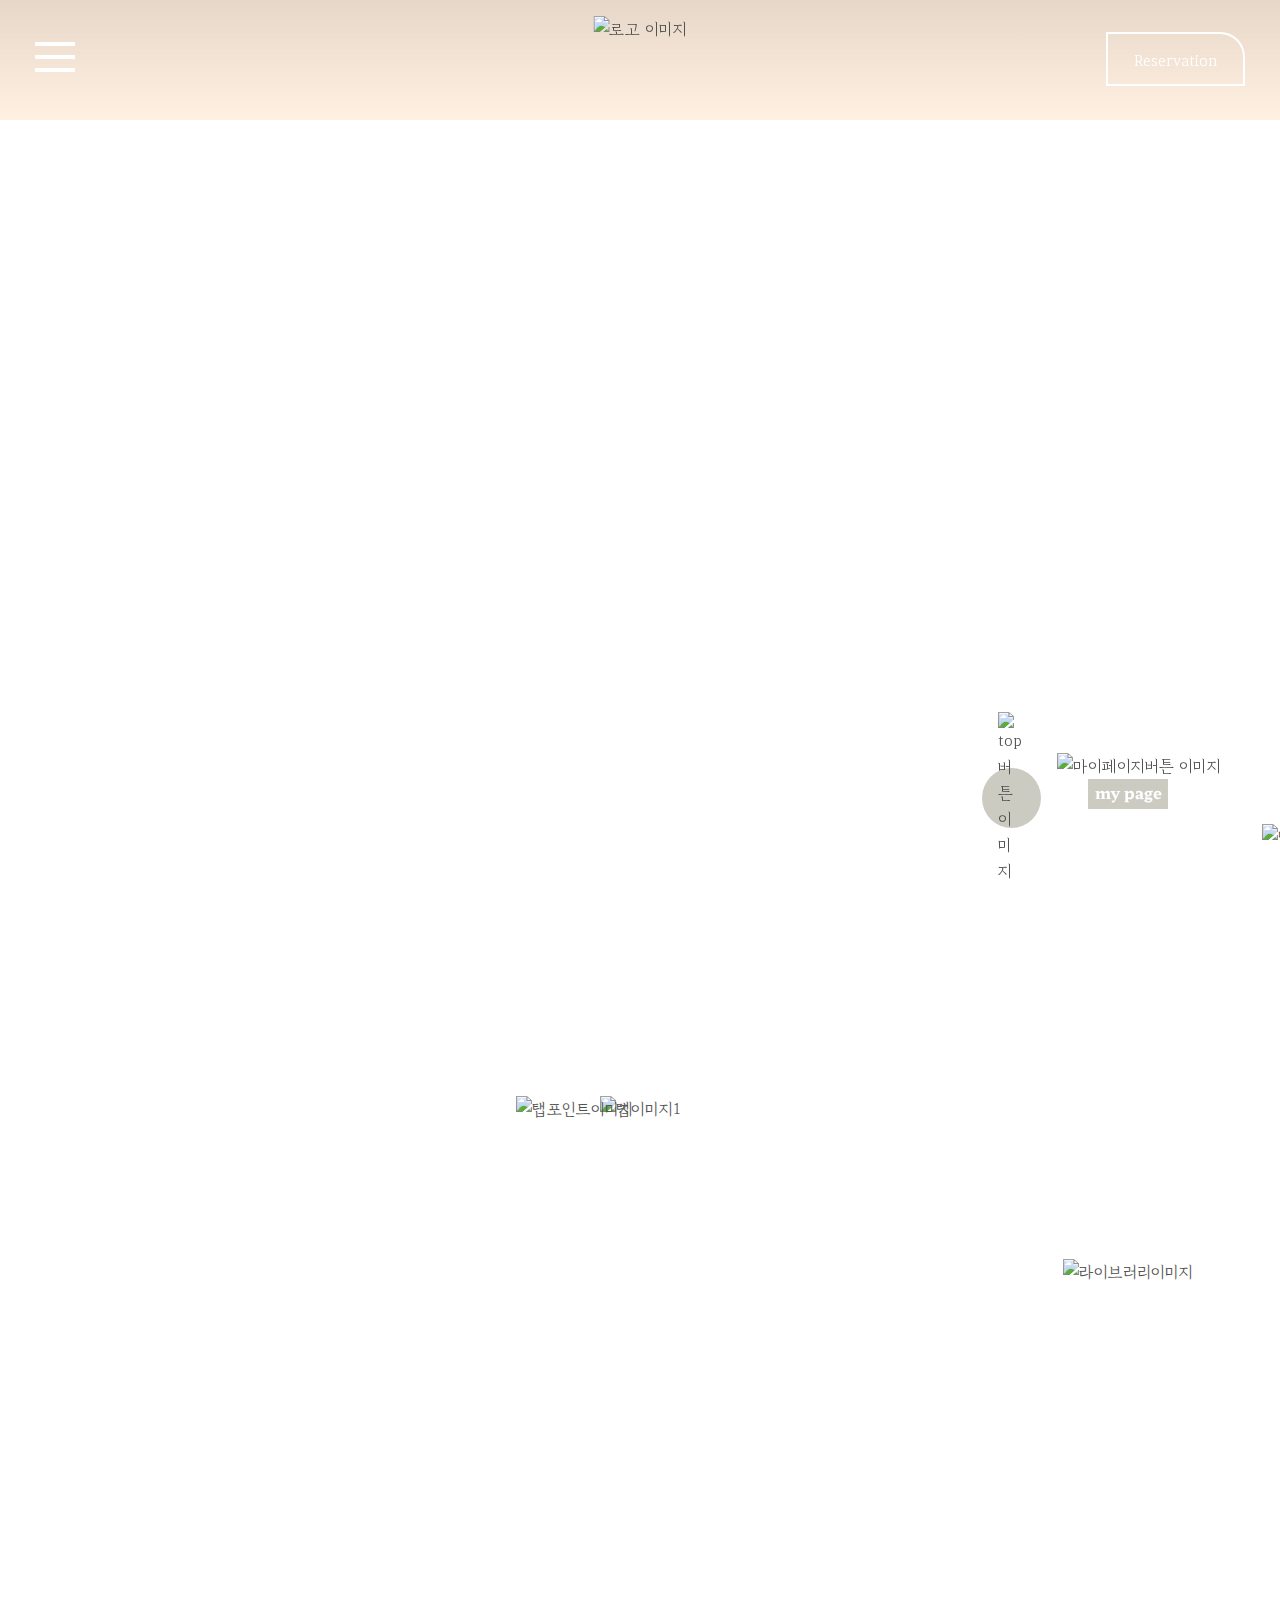
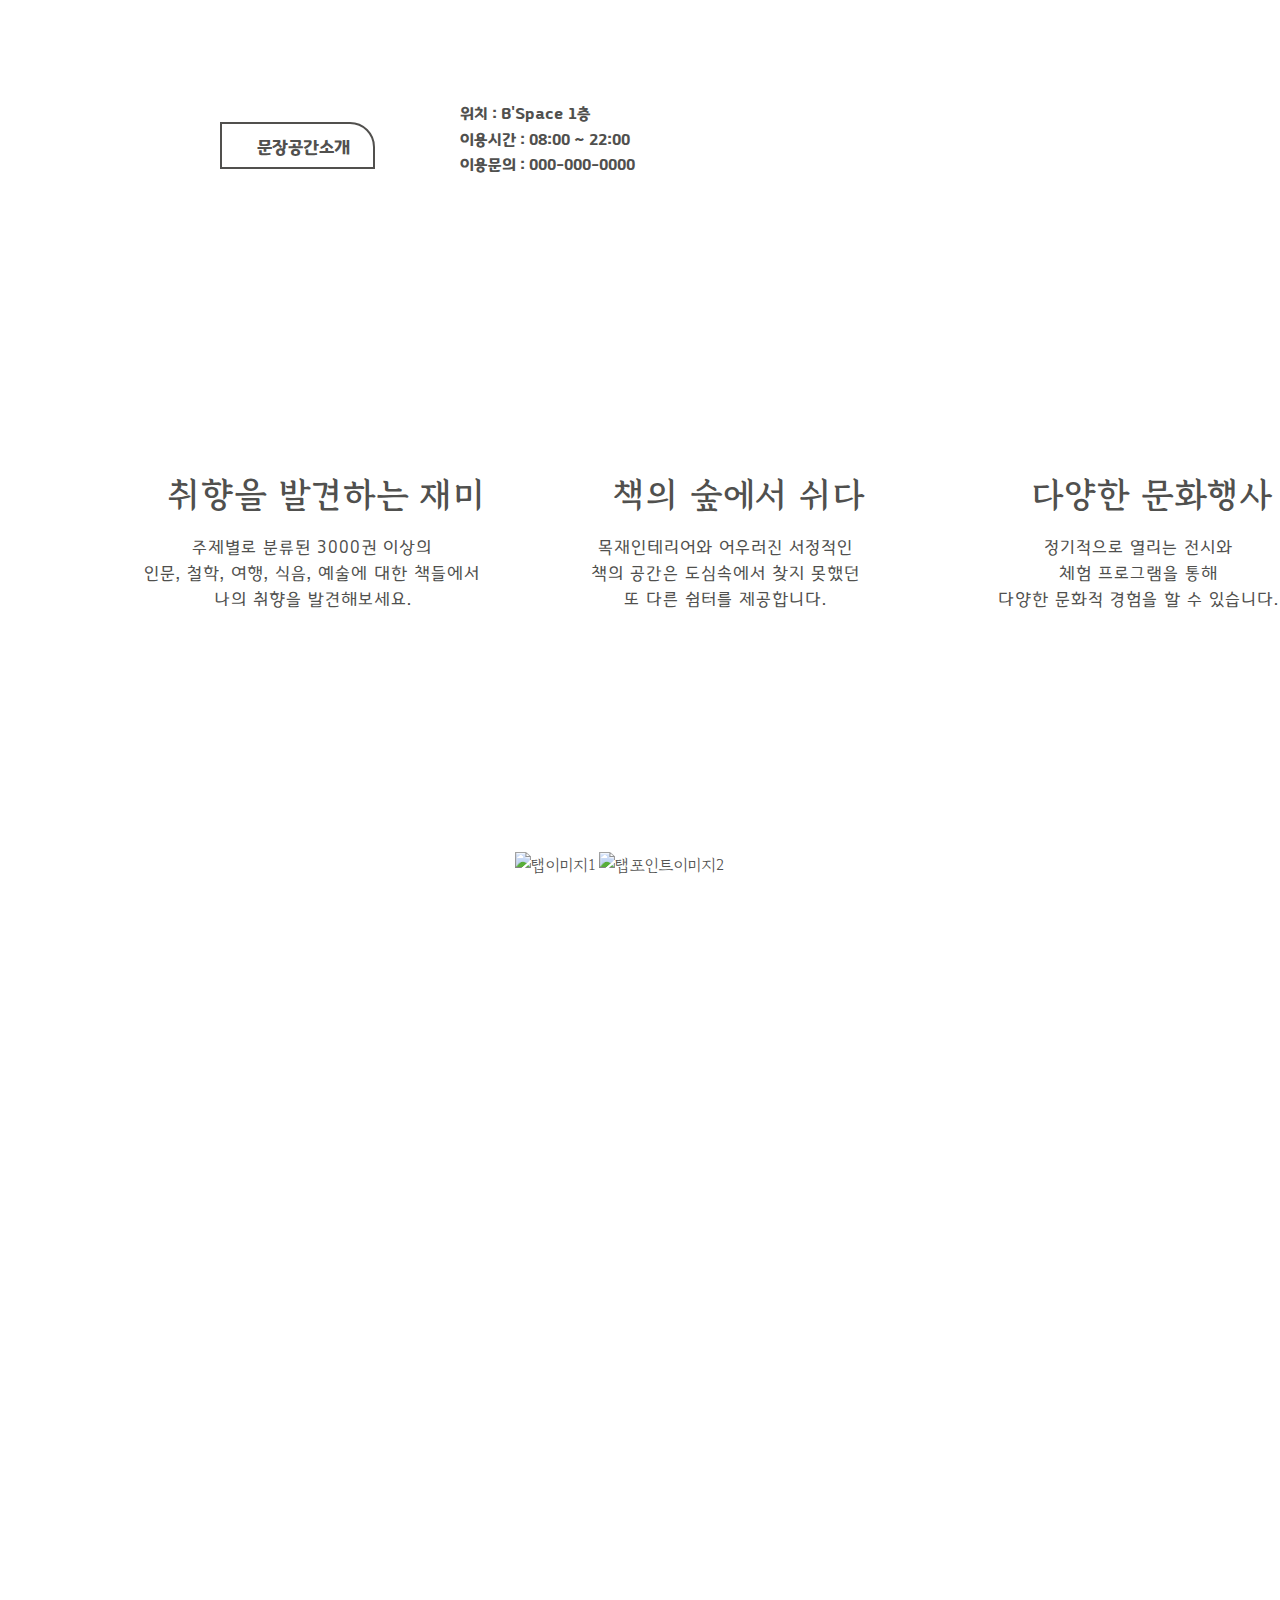
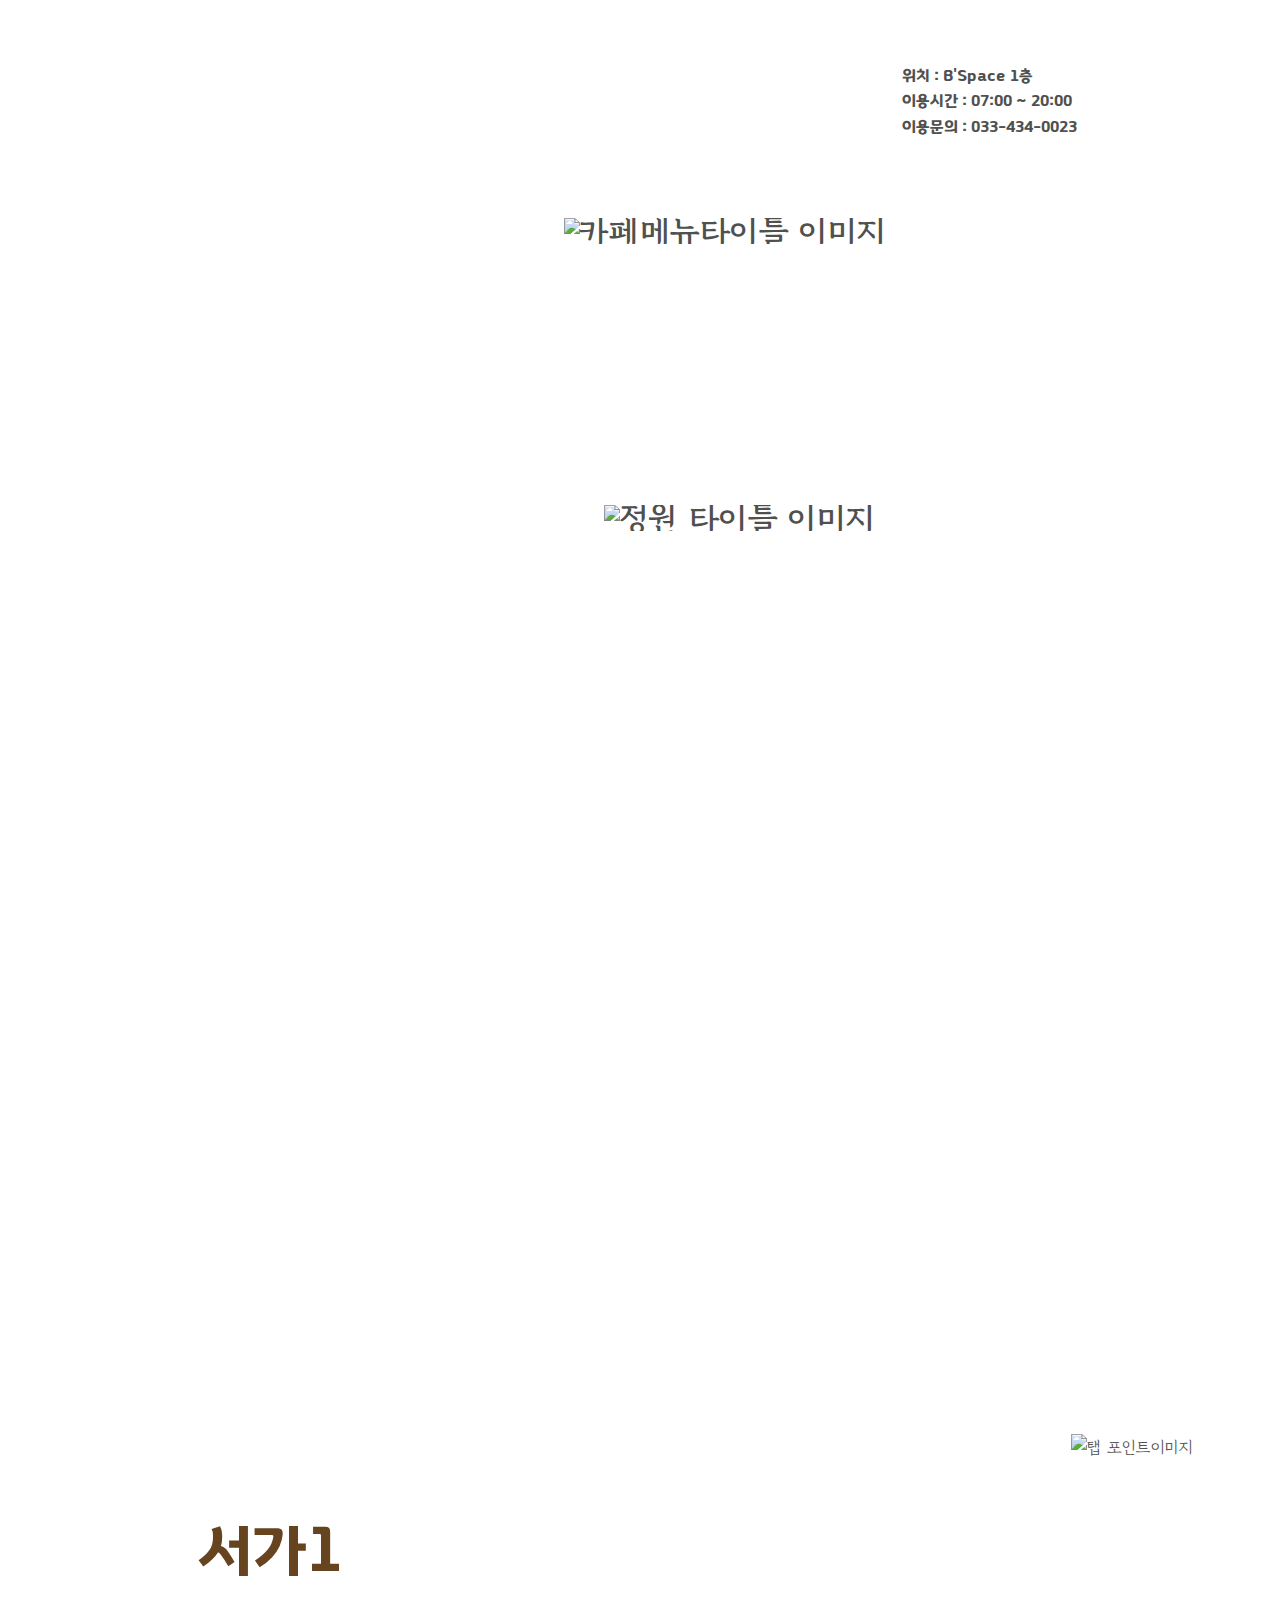
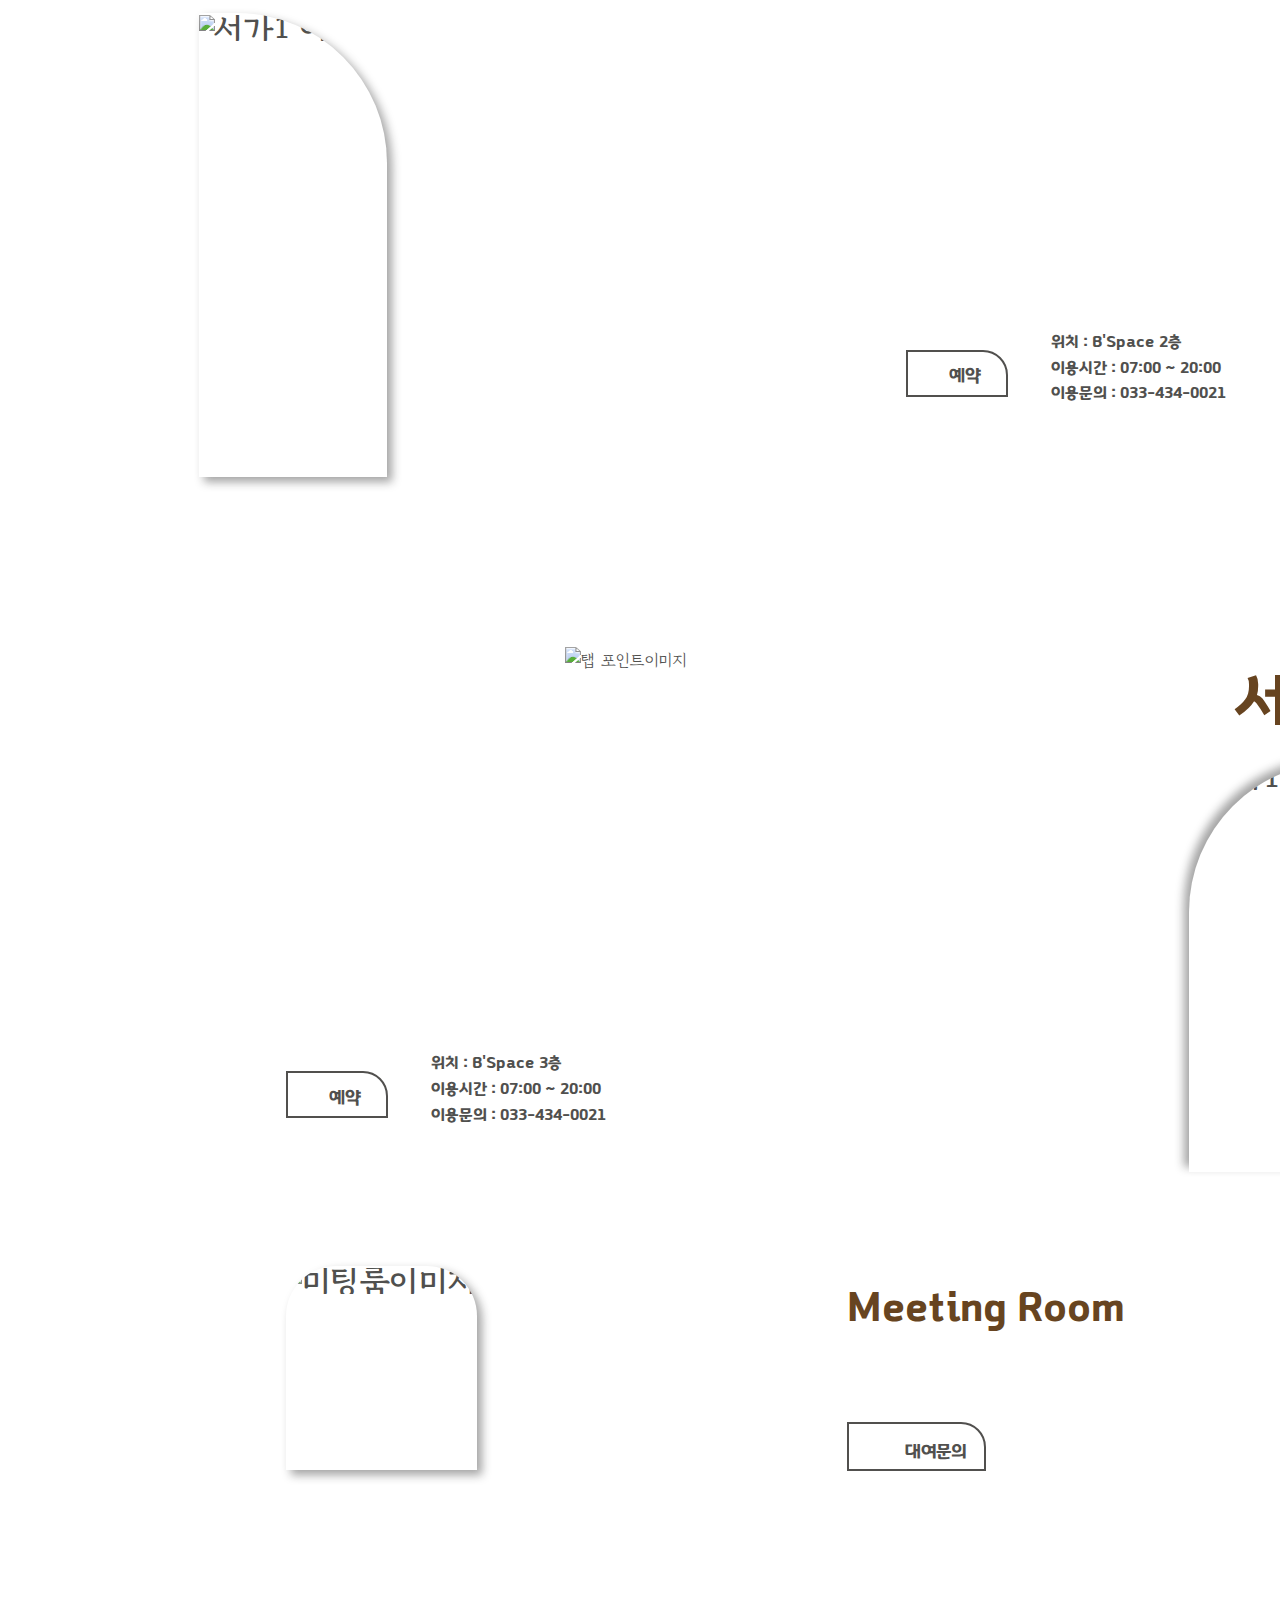
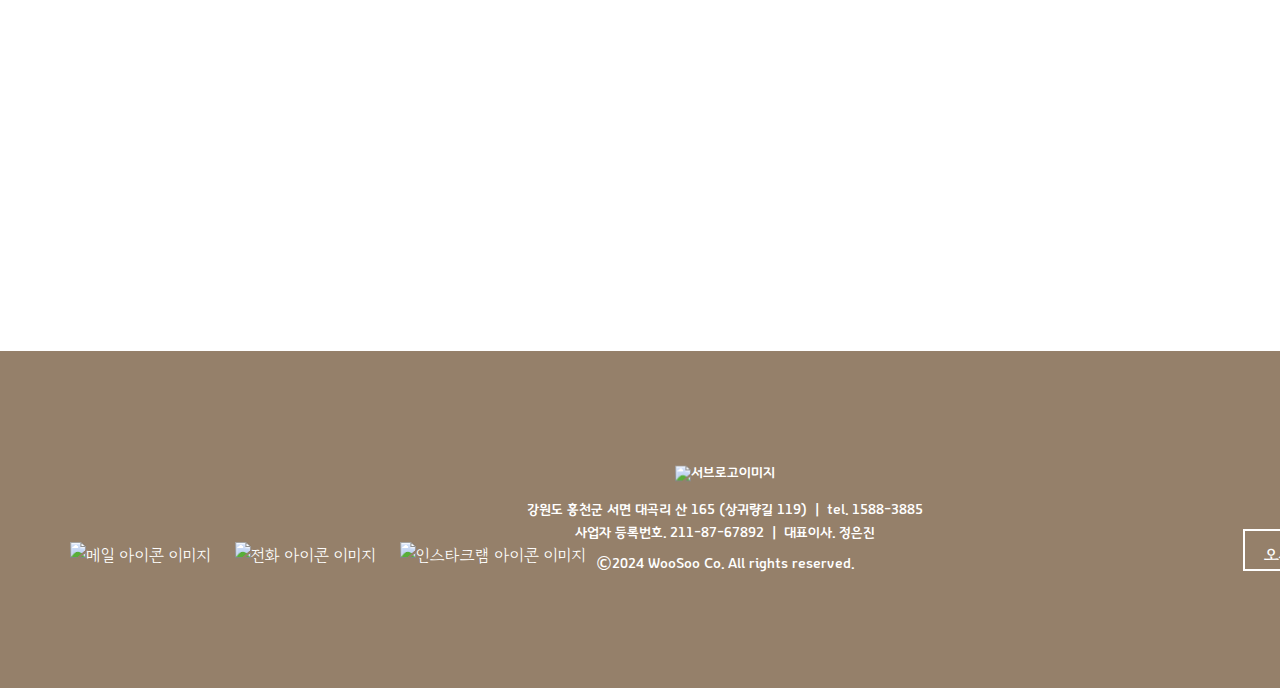
==== 01_b_space.html @ d681f096 "Add files via upload" ====
<!DOCTYPE html>
<html lang="ko">

<head>
    <meta charset="UTF-8">
    <meta name="viewport" content="width=1450">
    <title>WOOSOO</title>
    <!--폰트연결-->
    <link rel="stylesheet" href="./font/stylesheet.css">
    <link rel="preconnect" href="https://fonts.googleapis.com">
    <link rel="preconnect" href="https://fonts.gstatic.com" crossorigin>
    <link href="https://fonts.googleapis.com/css2?family=Hahmlet:wght@100..900&display=swap" rel="stylesheet">
    <!--파비콘연결-->
    <link rel="shortcut icon" href="./img/favicon.png" type="image/x-icon" />
    <!--aos 연결 : css보다 위에-->
    <link href="https://unpkg.com/aos@2.3.1/dist/aos.css" rel="stylesheet">
    <script src="https://unpkg.com/aos@2.3.1/dist/aos.js"></script>
    <!--css연결-->
    <link rel="stylesheet" href="./css/B_space.css">
</head>

<body>
    <div id="header_inner">

        <input type="checkbox" id="menu_icon">
        <label for="menu_icon">
            <span></span>
            <span></span>
            <span></span>
        </label>
        <div class="sidebar">
            <ul>
                <li class="slidebar_title"><a href="./03_about us.html">About Us</a></li>
                <li><a href="./03_about us.html">Story</a></li>
                <li><a href="./03_about us.html#sub_banner">Book&Rest</a></li>
                <li><a href="./03_about us.html#value">Brand Value </a></li>
                <li><a href="./03_about us.html#logo_system">Logo System</a></li>
                <li><a href="./03_about us.html#color">Color System</a></li>
                <li><a href="./03_about us.html#location">Location</a></li>
            </ul>

            <ul>
                <li class="slidebar_title"><a href="./04_b_rest.html">B’Rest</a></li>
                <li><a href="./04_b_rest.html#deluxe">Deluxe</a></li>
                <li><a href="./04_b_rest.html#sweet">Sweet</a></li>
                <li><a href="./04_b_rest.html#pakage">Room Package</a></li>
                <li><a href="./04_b_rest.html#special">Promotion</a></li>
                <li><a href="./04_b_rest.html#dinning">Dinning</a></li>
            </ul>
            <ul>
                <li class="slidebar_title"><a href="./01_b_space.html">B’Space</a></li>
                <li><a href="#library_tap">Library</a></li>
                <li><a href="#cafe_tap">Cafe SUSU</a></li>
                <li><a href="#garden">침묵의 정원</a></li>
                <li><a href="#shelf_box1">서가1</a></li>
                <li><a href="#shelf_box2">서가2</a></li>
                <li><a href="#shelf_box3">Meeting Room</a></li>
            </ul>
            <ul>
                <li class="slidebar_title"><a href="./02_b_programe.html">B'programe</a></li>
                <li><a href="./02_b_programe.html#calendar">Programe</a></li>
                <li><a href="./02_b_programe.html#programe_more">더 많은 행사</a></li>
                <li><a href="./02_b_programe.html#notice">공지사항</a></li>
                <li><a href="./02_b_programe.html#book_banner">이달의 도서</a></li>
            </ul>
            <ul>
                <li class="slidebar_title"><a href="./05_membership.html">Membership</a></li>
                <li><a href="./05_membership.html#intro">멤버십 소개</a></li>
                <li><a href="./05_membership.html#benefit">혜택 미리보기</a></li>
                <li><a href="./05_membership.html#card_tap">등급별 혜택</a></li>
                <li><a href="./05_membership.html#complete">발급/수령</a></li>
            </ul>
        </div> <!--sidebar-->
        <div class="my_page"><a href="#none">Reservation</a></div><!--my_page-->
        <div class="logo"><a href="./00_main.html"><img src="./img/header_logo.png" alt="로고 이미지"></a></div><!--logo-->
    </div><!--header_inner-->

    <div id="main">
        <div class="main_inner">
            <h1 class="name"><img src="./img_space/main_name.png" alt=""></h1>
            <div class="map">
                <p class="map_text1" data-aos="fade-up" data-aos-delay="600" data-aos-duration="1000"><img
                        src="./img_space/main_map_text01.png" alt="맵설명이미지"></p>
                <p class="map_text2" data-aos="fade-up" data-aos-delay="300" data-aos-duration="1000"><img
                        src="./img_space/main_map_text02.png" alt="맵설명이미지"></p>
                <p class="map_text3" data-aos="fade-up" data-aos-duration="1000"><img
                        src="./img_space/main_map_text03.png" alt="맵설명이미지"></p>

                <img src="./img_space/main_map.png" alt="맵이미지">
            </div><!--map-->

        </div><!--main_inner-->
    </div><!--main-->


    <div id="library_tap">
        <div class="tap_inner">
            <p class="point1"><img src="./img_space/library_tep_point.png" alt="탭포인트이미지"></p>
            <img src="./img_space/library_tep_back.png" alt="탭이미지1">
        </div><!--tap_inner-->
    </div><!--library_tap-->


    <div id="library">
        <div class="library_inner">
            <div class="library_Introduction1">
                <div class="text_box">
                    <h1 data-aos="fade-down" data-aos-duration="1000">Library</h1>
                    <p class="wood" data-aos="fade-down" data-aos-duration="1000" data-aos-delay="300">나뭇결이 느껴지는 목재
                        인테리어는 <br>
                        책을 보기에 아늑한 분위기를 제공하고 있으며,<br>
                        3000여권의 책과 함께 열린 독서문화 공간을 제공합니다.
                    </p>
                    <div class="intro_text">
                        <p class="btn1">
                            <a href="#none">문장공간소개</a>
                        </p>
                        <p class="intro1">위치 : B'Space 1층 <br>
                            이용시간 : 08:00 ~ 22:00 <br>
                            이용문의 : 000-000-0000
                        </p>

                    </div><!--intro_text-->
                </div><!--text_box-->
                <div class="img_box">
                    <img src="./img_space/library_img.jpg" alt="라이브러리이미지">
                </div><!--img_box-->
            </div><!--library_Introduction-->


        </div><!--library_inner-->
    </div><!--library-->

    <div id="library2">
        <div class="library2_inner">
            <ul>
                <li data-aos="fade-up" data-aos-anchor-placement="center-bottom" data-aos-delay="300"
                    data-aos-duration="1000"><img src="./img_space/library_sub_img01.png" alt="라이브러리설명이미지1"></li>
                <li class="contents_title">취향을 발견하는 재미</li>
                <li class="contents_sub_title">주제별로 분류된 3000권 이상의 <br>
                    인문, 철학, 여행, 식음, 예술에 대한 책들에서<br>
                    나의 취향을 발견해보세요.</li>
            </ul>
            <ul>
                <li data-aos="fade-up" data-aos-anchor-placement="center-bottom" data-aos-delay="600"
                    data-aos-duration="1000"><img src="./img_space/library_sub_img02.png" alt="라이브러리설명이미지2"></li>
                <li class="contents_title">책의 숲에서 쉬다</li>
                <li class="contents_sub_title">목재인테리어와 어우러진 서정적인 <br>
                    책의 공간은 도심속에서 찾지 못했던 <br>
                    또 다른 쉼터를 제공합니다.
            </ul>
            <ul>
                <li data-aos="fade-up" data-aos-anchor-placement="center-bottom" data-aos-delay="900"
                    data-aos-duration="1000"><img src="./img_space/library_sub_img03.png" alt="라이브러리설명이미지3"></li>
                <li class="contents_title">다양한 문화행사</li>
                <li class="contents_sub_title">정기적으로 열리는 전시와 <br>
                    체험 프로그램을 통해 <br>
                    다양한 문화적 경험을 할 수 있습니다.</li>
            </ul>
        </div><!--library2_inner-->



    </div><!--library2-->
    <div id="cafe_tap">
        <div class="tap_inner2">
            <p class="point2"><img src="./img_space/cafe_tep_point.png" alt="탭포인트이미지2"></p>
            <img src="./img_space/cafe_tep_back.png" alt="탭이미지1">
        </div><!--tap_inner-->
    </div><!--library_tap-->



    <div id="cafe_susu">

        <div class="cafe_img">
            <img data-aos="fade-down" data-aos-duration="1000" src="./img_space/cafe_title.png" alt="카페타이틀 이미지 ">
        </div><!--cafe_img-->
    </div><!--cafe_title-->

    <div id="cafe_susu2">
        <ul>
            <li class="title0" data-aos="fade-down" data-aos-duration="1000" data-aos-delay="300">
                Cafe SUSU 에서는 매일 로스팅되는 신선한 원두와 함께, <br>
                종자산을 배경으로 한 전망에서 독서를 즐길 수 있습니다. <br>
                야외로 이어진 테라스 공간에서는 간단한 브런치도 즐길 수 있습니다.

            </li><!--wood-->
            <li class="sub_title0">
                위치 : B'Space 1층 <br>
                이용시간 : 07:00 ~ 20:00 <br>
                이용문의 : 033-434-0023

            </li><!--sub_title0-->
        </ul>
        <h1><img src="./img_space/cafe_menu_title.png" alt="카페메뉴타이틀 이미지"></h1>
        <ol class="susu_menu">
            <li class="mark_box" data-aos="zoom-in-up" data-aos-delay="300" data-aos-duration="800"> <img
                    src="./img_space/cafe_menu_img01.jpg" alt="카페메뉴이미지1"></li>
            <li data-aos="fade-up" data-aos-duration="1000" data-aos-delay="900"> <img
                    src="./img_space/cafe_menu_img02.jpg" alt="카페메뉴이미지2"></li>
            <li data-aos="fade-up" data-aos-duration="1000" data-aos-delay="1350"> <img
                    src="./img_space/cafe_menu_img03.jpg" alt="카페메뉴이미지3"></li>
            <li data-aos="fade-up" data-aos-duration="1000" data-aos-delay="1800"> <img
                    src="./img_space/cafe_menu_img04.jpg" alt="카페메뉴이미지4"></li>


        </ol><!--susu_menu-->
    </div><!--cafe_susu2-->

    <div id="garden">
        <div class="garden_inner">
            <h1><img src="./img_space/garden_background_title.png" alt="정원 타이틀 이미지"></h1>
            <ul class="garden_img">
                <li data-aos="fade-up" data-aos-duration="1500"><a href="#"><img src="./img_space/garden_img01.jpg"
                            alt="정원이미지1"></a></li>
                <li data-aos="fade-up" data-aos-duration="1500" data-aos-delay="300"><a href="#"><img
                            src="./img_space/garden_img02.jpg" alt="정원이미지2"></a></li>
                <li data-aos="fade-up" data-aos-duration="1500" data-aos-delay="600"><a href="#"><img
                            src="./img_space/garden_img03.jpg" alt="정원이미지3"></a></li>
            </ul><!--garden_img-->
            <ol class="garden_text">
                <li class="title0">푸르른 녹음의 숲속을 배경으로 한 아름다운 정원은 자연 그대로의 편안함을 담고 있습니다. <br>
                    '침묵의 정원'에서 나를 돌아보는 충전 회복의 시간을 가져보세요 </li><!--title0-->
                <li class="sub_title0"> 위치 : B'Space 1층 야외공간 <span>이용시간 : 24시간운영</span></li><!--sub_title0-->

            </ol><!--garden_text-->

        </div><!--garden_inner-->

    </div><!--garden-->

    </div><!--library2-->

    <div id="book_shelf">
        <div class="shelf_inner">
            <div class="shelf_box1" id="shelf_box1">
                <h1 class="shelf_title">서가1</h1>
                <div class="shelf_contents1">
                    <h1><img src="./img_space/space1_img.jpg" alt="서가1 이미지"></h1>

                    <div class="content_text">
                        <p data-aos="fade-left" data-aos-duration="1000">서가1은 나에게 집중하는 힐링 프로그램들을 경험할 수 있는 공간입니다.
                            명상, 필사,낭독의 공간에서 마음을 비워내고, 또 채우는 시간을 경험하세요
                        </p>
                        <ul class="content_sub_text">
                            <li class="btn1">
                                <a href="#none">예약</a>
                            </li>
                            <li class="sub_title0">
                                위치 : B'Space 2층 <br>
                                이용시간 : 07:00 ~ 20:00 <br>
                                이용문의 : 033-434-0021</h4>
                            </li>
                            <li class="shelf_point1"><img src="./img_space/space1_tep_point.png" alt="탭 포인트이미지"></li>
                        </ul>



                    </div><!--content_text-->
                </div><!--shelf_contents1-->
            </div><!--shelf_box1-->

            <div class="shelf_box2" id="shelf_box2">
                <h1 class="shelf_title">서가2</h1>
                <div class="shelf_contents2">


                    <div class="content_text">
                        <p data-aos="fade-right" data-aos-duration="1000">서가2는 북콘서트, 인문학강연, 힐링 음악회 등 여러 대규모 행사들이 열리는 다목적
                            홀과 미팅 룸 대여공간으로 이루어져 있습니다.
                        </p>
                        <ul class="content_sub_text">
                            <li class="btn1">
                                <a href="#none">예약</a>
                            </li>
                            <li class="sub_title0">
                                위치 : B'Space 3층 <br>
                                이용시간 : 07:00 ~ 20:00 <br>
                                이용문의 : 033-434-0021</h4>
                            </li>
                            <li class="shelf_point2"><img src="./img_space/space2_tep_point.png" alt="탭 포인트이미지"></li>
                        </ul>
                    </div><!--content_text-->

                    <h1 class="contents2_img2"><img src="./img_space/space2_img.jpg" alt="서가1 이미지"></h1>
                </div><!--shelf_contents2-->
            </div><!--shelf_box1-->

            <div class="shelf_box3" id="shelf_box3">

                <div class="shelf_contents3">
                    <h1 class="contents2_img3"><img src="./img_space/space2_meet_img.jpg" alt="미팅룸이미지"></h1>
                    <div class="meet_text">
                        <h1 class="meet_title">Meeting Room</h1>
                        <p data-aos="fade-left" data-aos-duration="1000" data-aos-delay="300">종자산의 아름다운 자연 경관을 배경으로
                            편안하고 창의적인 비즈니스를 경험하세요
                        </p>
                        <ul class="content_sub_text3">
                            <li class="btn1">
                                <a href="#none">대여문의</a>
                            </li>
                        </ul>
                    </div><!--content_text-->
                </div><!--shelf_contents1-->
            </div><!--shelf_box1-->



        </div><!--shelf_inner-->
    </div><!--book_shelf-->
    <div id="fixed_button">
        <div class="fixed_inner">

            <a href="#main" class="top_btn">
                <img src="./img/top_arrow_button.png" alt="top버튼 이미지">
            </a>
            <!--a에 id는 한개여야 함-->
            <a href="#none" class="top_btn2">
                <ul>
                    <li>
                        <img src="./img/top_mypage_button.png" alt="마이페이지버튼 이미지">
                        <p>my page</p>
                    </li>

                </ul>

            </a>

        </div>
    </div><!--fixed_button-->

    <footer>
        <div class="footer_inner">
            <ul class="footer_icon">
                <li><a href="#"><img src="./img/footer_icon_mail.png" alt=" 메일 아이콘 이미지"></a></li>
                <li><a href="#"><img src="./img/footer_icon_call.png" alt="전화 아이콘 이미지"></a></li>
                <li><a href="#"><img src="./img/footer_icon_insta.png" alt="인스타크램 아이콘 이미지"></a></li>
            </ul>
            <ul class="adress">
                <li><a href="./00_main.html"><img src="./img/footer_logo.jpg" alt="서브로고이미지"></a></li>
                <li>강원도 홍천군 서면 대곡리 산 165 (상귀량길 119) ｜ tel. 1588-3885</li>
                <li>사업자 등록번호. 211-87-67892 ｜ 대표이사. 정은진 </li>
                <li>©2024 WooSoo Co. All rights reserved.</li>
            </ul>
            <div class="footer_quick">
                <a href="./03_about us.html#location">오시는 길</a>
            </div>


            <!--제이쿼리연결-->
            <script src="./js/jquery-3.7.1.min.js"></script>
            <!--<script src="./js/map_hover.js"></script>-->

            <!--스크롤 시, 원하는 높이가 됐을 때 작아지는 상단바 -->
            <script src="./js/header_scroll.js"></script>

            <!--top으로 스르륵 이동하기 -->
            <script src="./js/top_move.js"></script>

            <!--aos 연결-->
            <script>
                AOS.init();
            </script>


</body>

</html>
---- font/stylesheet.css ----
@font-face {
    font-family: 'GyeonggiTitle';
    src: url('GyeonggiTitleBOTFA.eot');
    src: url('GyeonggiTitleBOTFA.eot?#iefix') format('embedded-opentype'),
        url('GyeonggiTitleBOTFA.woff') format('woff');
    font-weight: 700;
    font-style: normal;
    font-display: swap;
}

@font-face {
    font-family: 'GyeonggiBatang';
    src: url('GyeonggiBatangROTFA.eot');
    src: url('GyeonggiBatangROTFA.eot?#iefix') format('embedded-opentype'),
        url('GyeonggiBatangROTFA.woff') format('woff');
    font-weight: 400;
    font-style: normal;
    font-display: swap;
}

@font-face {
    font-family: 'GyeonggiBatang';
    src: url('GyeonggiBatangBOTFA.eot');
    src: url('GyeonggiBatangBOTFA.eot?#iefix') format('embedded-opentype'),
        url('GyeonggiBatangBOTFA.woff') format('woff');
    font-weight: 700;
    font-style: normal;
    font-display: swap;
}

@font-face {
    font-family: 'GyeonggiTitle';
    src: url('GyeonggiTitleLOTFA.eot');
    src: url('GyeonggiTitleLOTFA.eot?#iefix') format('embedded-opentype'),
        url('GyeonggiTitleLOTFA.woff') format('woff');
    font-weight: 300;
    font-style: normal;
    font-display: swap;
}

@font-face {
    font-family: 'GyeonggiTitle';
    src: url('GyeonggiTitleMOTFA.eot');
    src: url('GyeonggiTitleMOTFA.eot?#iefix') format('embedded-opentype'),
        url('GyeonggiTitleMOTFA.woff') format('woff');
    font-weight: 400;
    font-style: normal;
    font-display: swap;
}
---- css/B_space.css ----
@charset "utf-8";

* {
    margin: 0;
    padding: 0;
}

a {
    text-decoration: none;
    color: inherit;
}

ol,
ul {
    list-style: none;
}

img,
video,
iframe {
    vertical-align: middle;
}

/*폰트는 경기청년바탕체, 함렛을 쓴다.
1.경기천년바탕 font-family: 'GyeonggiBatang';
2.경기천년제목 font-family: 'GyeonggiTitle';
3.함렛 font-family: 'Hahmlet-Regular';

*/

@font-face {
    font-family: 'Hahmlet-Regular';
    src: url('https://cdn.jsdelivr.net/gh/projectnoonnu/noonfonts_2110@1.0/Hahmlet-Regular.woff2') format('woff2');
    font-weight: normal;
    font-style: normal;

}


body {
    min-width: 1450px;
    font-size: 16px;
    line-height: 2.8px;
    font-family: 'GyeonggiBatang';
    line-height: 26px;
    color: rgba(80, 80, 78, 1);
    background: url(../img/background.jpg) repeat left top;
}

/*header_inner_스크롤 효과 :js 가상.active클래스 붙여쓰기 */

.active .logo img {
    width: 40%;
}

.active .sidebar {
    top: calc(-100vh + 58px);


}

.active .logo {
    top: 11px;
}


.active input[id="menu_icon"]+label {
    top: 13px;
    width: 36px;
    height: 26px;
}

.active .my_page a {
    padding: 7px 20px 4px 20px;
    top: 7px;
    border: 2px solid #8d7b69;
    border-radius: 0 25px 0 0;
    color: #8d7b69;
    font-weight: bold;

}


/*햄버거 버튼 만들기*/
input[id="menu_icon"] {
    display: none;
}

input[id="menu_icon"]+label {
    top: 42px;
    left: 35px;
    display: block;
    width: 40px;
    height: 30px;
    position: fixed;
    cursor: pointer;
    z-index: 102;
}

input[id="menu_icon"]+label span {
    display: block;
    position: absolute;
    z-index: 99;
    width: 100%;
    height: 4px;
    background-color: #fff;
    transition: all 0.3s;
}

input[id="menu_icon"]+label span:nth-child(1) {
    top: 0;
}

input[id="menu_icon"]+label span:nth-child(2) {
    top: 50%;
    transform: translateY(-50%);
}

input[id="menu_icon"]+label span:nth-child(3) {
    bottom: 0;
}

/*x자*/
input[id="menu_icon"]:checked+label span:nth-child(1) {
    top: 50%;
    transform: translateY(-50%)rotate(45deg);
}

input[id="menu_icon"]:checked+label span:nth-child(2) {
    opacity: 0;
}

input[id="menu_icon"]:checked+label span:nth-child(3) {
    bottom: 50%;
    transform: translateY(50%)rotate(-45deg);
}

/*스르륵 애니메이션*/
div[class="sidebar"] {
    width: 100%;
    height: 100vh;
    /*765*/
    background: linear-gradient(180deg, #4b332b, rgba(255, 202, 149, 0.28));
    position: fixed;
    top: calc(-100vh + 120px);
    /*스르륵바 위치*/
    left: 0;
    z-index: 98;
    transition: all 0.3s;

    display: flex;
    justify-content: center;
    box-sizing: border-box;
    padding-top: 144px;
    min-width: 1450px;
}

/*서브메뉴 수정하기 */

.sidebar ul {
    /*0422*/
    border-right: 2px dotted rgba(255, 255, 255, 0.45);
    height: 359px;
    width: 20%;
    box-sizing: border-box;
    padding-left: 85px;
}


.sidebar ul li {
    color: #fff;
    font-size: 24px;
    font-family: 'GyeonggiTitle';
    padding-bottom: 28px;
}

.sidebar ul li:last-child {
    padding: 0;
}

.sidebar ul li.slidebar_title {
    font-size: 18px;
    font-family: 'GyeonggiTitle';
    color: #e1af7b;
    line-height: 1.2;
    padding-bottom: 42px;
    line-height: 1.2;

}


/*서브메뉴 수정하기_여기까지  */

input[id=menu_icon]:checked+label+div {
    top: 0;
}

.my_page {
    width: 119px;
    height: 42px;

}

.my_page a {
    border: 2px solid #fff;
    border-radius: 0 25px 0 0;
    color: #fff;
    padding: 14px 26px 10px 26px;
    position: fixed;
    right: 35px;
    top: 32px;
    z-index: 100;
}

#header_inner {
    position: fixed;
    top: 0;
    left: 0;
    width: 100%;
    z-index: 998;
}

.logo {
    position: fixed;
    z-index: 101;
    top: 15px;
    left: 50%;
    transform: translateX(-50%);
}

/*main*/
#main {
    background: url(../img_space/main_img.jpg) no-repeat center center;
    height: 100vh;
    background-size: cover;
}

.main_inner {
    height: 100%;
    margin: 0 auto;
    width: 1320px;
    display: flex;
    justify-content: end;
    align-items: end;
    position: relative;

}

.main_inner .map {
    position: relative;
    padding-right: 50px;
    padding-bottom: 50px;
    box-sizing: border-box;
}

.name {
    position: absolute;
    left: 10%;
    top: 28%;
}

.main_inner .map p {
    position: absolute;

}

.main_inner .map p:nth-child(1) {
    top: 24%;
    right: 89%;
}

.main_inner .map p:nth-child(2) {
    top: 49%;
    right: 89%;
}

.main_inner .map p:nth-child(3) {
    top: 73%;
    right: 89%;
}

/*library_tap_tap*/
#library_tap {
    background: url(../img_space/library_tap_background.jpg) repeat-x left top;

}

.tap_inner {
    padding-top: 195px;
    margin: 0 auto;
    width: 500px;
    padding-left: 125px;
    box-sizing: border-box;
    position: relative;
}

.point1 {
    position: absolute;
    top: 195px;
    left: 41px;
    animation: up_down 1.8s linear infinite forwards;
}

@keyframes up_down {
    0% {
        transform: translateY(0);
    }

    50% {
        transform: translateY(-30px);
    }

    100% {
        transform: translateY(0);
    }



}

/*library_inner*/
#library {

    height: 647px;
    margin-top: 77px;
    margin-bottom: 151px;
}

.library_inner {
    background: url(../img_space/library_background.png) no-repeat top center;
    width: 1320px;
    margin: 0 auto;
    height: 645px;
}

#library .text_box h1 {
    padding-top: 173px;
    font-family: "Hahmlet", serif;
    font-size: 120px;
    line-height: 1.2;
    font-weight: 900;
    color: #51504e;
    padding-bottom: 66px;
    padding-left: 28px;
}

#library .wood {
    line-height: 24px;
    font-size: 18px;
    font-family: 'GyeonggiBatang';
    padding-bottom: 48px;
    padding-left: 159px;
}

.intro_text {
    display: flex;
    align-items: end;
    justify-content: center;
    padding-left: 155px;

    font-family: 'GyeonggiTitle';
    font-size: 16px;
    line-height: 1.6;
    font-weight: bold;
}

.intro_text p:nth-child(1) {
    margin-right: 30px;
}

.intro1 {
    padding-left: 55px;
}

.library_Introduction1 {
    display: flex;
    justify-content: space-between;
}

.btn1 {
    background: url(../img_space/icon_bookmark.png) no-repeat 11px 11px;
    border: 2px solid #51504e;
    border-radius: 0 25px 0 0;
    font-family: 'GyeonggiTitle';
    font-weight: bold;
    font-size: 18px;
    width: 145px;
    height: 43px;
    position: relative;
    overflow: hidden;
    transition: all 1s;
    padding-left: 6px;
    margin-bottom: 10px;

}

.btn1 a {
    z-index: 2;
    position: absolute;
    width: 100%;
    height: 100%;
    display: block;
    color: #51504e;
    display: flex;
    align-items: center;
    justify-content: center;
    padding-top: 2px;

}

.btn1:after {
    position: absolute;
    top: 0;
    left: -100%;
    content: '';
    width: 50%;
    height: 110%;
    transform: skew(35deg);
    background-color: rgba(240, 180, 118, 0.44);
    transition: all 2s;
    z-index: 1;
}

.btn1:hover::after {
    height: 100%;
    width: 220%;
}

.btn1:hover {
    box-shadow: 4px 4px 4px rgba(139, 118, 98, 0.92);
}

#library .img_box {
    padding-top: 59px;
    padding-right: 192px;
}

/*library2*/
#library2 {
    margin: 0 auto;
    width: 1320px;
    margin-bottom: 118px;

}

.library2_inner {
    display: flex;
    justify-content: space-between;
    padding: 0 54px;

}

.library2_inner img {
    filter: drop-shadow(5px 5px 5px #a6988e);
}

.library2_inner ul:nth-child(1),
.library2_inner ul:nth-child(2),
.library2_inner ul:nth-child(3) {
    width: 386px;
}

.library2_inner ul li:nth-child(2) {
    font-size: 34px;
    line-height: 1.2;
    font-weight: bold;
    padding-top: 50px;
    padding-bottom: 20px;
    text-align: center;
    letter-spacing: 1px;
    padding-left: 30px;
}

.library2_inner ul li:nth-child(3) {
    font-family: 'GyeonggiTitle';
    font-weight: 200;
    font-size: 18px;
    line-height: 26px;
    letter-spacing: 1px;
    text-align: center;
}

/*cafe_tap2*/

#cafe_tap {
    background: url(../img_space/cafe_backgrond.jpg) no-repeat left top;
    padding-bottom: 50px;

}

.tap_inner2 {
    padding-top: 120px;
    margin: 0 auto;
    width: 500px;
    padding-left: 40px;
    box-sizing: border-box;
    position: relative;
}

.point2 {
    position: absolute;
    top: 120px;
    left: 124px;
    animation: up_down 1.8s linear infinite;
}

/*cafe_susu*/
#cafe_susu {
    background: url(../img_space/cafe_img.jpg) no-repeat center center fixed;
    width: 1028px;
    margin: 0 auto;
    height: 613px;
    margin-bottom: 119px;
    position: relative;

}

.cafe_img {
    position: absolute;
    bottom: -56px;
    left: 50%;
    transform: translateX(-50%);

}

/*cafe_susu2*/
#cafe_susu2 {
    margin: 0 auto;
    width: 1320px;
    margin-bottom: 107px;
}

#cafe_susu2 ul {
    display: flex;
    justify-content: space-between;
    padding: 0 308px;
    padding-bottom: 72px;
}

#cafe_susu2 h1 {
    text-align: center;
}

.title0 {
    font-family: 'GyeonggiBatang';
    font-size: 18px;
    font-weight: 400;
    line-height: 28px;



}

.sub_title0 {
    font-family: 'GyeonggiTitle';
    font-size: 16px;
    line-height: 1.6;
    padding-top: 4px;
    font-weight: bold;
}

.susu_menu {
    padding-top: 19px;
    display: flex;
    justify-content: space-between;
    padding: 0 190px;
    box-sizing: border-box;
    margin-top: 25px;

}

.susu_menu li {
    width: 23%;
    border-radius: 70px 70px 0 0;
    overflow: hidden;
    box-shadow: 4px 4px 4px rgba(139, 118, 98, 0.92);
}

/*garden*/
#garden {
    background: url(../img_space/garden_background.jpg) no-repeat top center;
    width: 100%;
    height: 1030px;
}

.garden_inner {
    width: 1320px;
    margin: 0 auto;

}

.garden_inner h1 {
    padding-top: 100px;
    padding-bottom: 32px;
    text-align: center;
    padding-left: 29px;
    overflow: hidden;
}

.garden_img {
    display: flex;
    justify-content: space-around;
    align-items: end;
}

.garden_img li {
    box-shadow: 20px 28px 7px rgba(15, 23, 5, 0.52);
}

.garden_img li:first-child {
    border-radius: 180px 0 0 0;
    overflow: hidden;


}

.garden_img li:nth-child(2) {
    border-radius: 100px 100px 0 0;
    overflow: hidden;

}

.garden_img li:last-child {
    border-radius: 0 130px 0 0;
    overflow: hidden;

}

.garden_text {
    padding-top: 63px;
    padding-bottom: 47px;
    color: #fff;
}

.garden_text li {
    text-align: center;
}

.garden_text li:nth-child(1) {
    padding-bottom: 20px;
}

.garden_text li:nth-child(2) span {
    padding-left: 27px;
}


/*#book_shelf의 .shelf_box1 부분*/

#book_shelf {
    background: url(../img_space/space1_2_back_ground.jpg ) no-repeat bottom center;
    height: 2118px;
    width: 100%;
}

.shelf_box1 {
    position: relative;
}

.shelf_inner {
    margin: 0 auto;
    max-width: 1426px;
    background: url(../img_space/space1_tep_back.png) no-repeat 84% top, url(../img_space/space1_back_ground.jpg
) no-repeat top center;
    height: 1813px;
}

.shelf_title {
    font-family: 'GyeonggiTitle';
    font-size: 62px;
    font-weight: bold;
    color: #674420;
    line-height: 1.2;
    padding-left: 187px;
    padding-top: 81px;
    padding-bottom: 25px;
}


.shelf_contents1 {
    display: flex;
    justify-content: space-between;
    padding-left: 187px;
    padding-right: 61px;

}

.shelf_contents1 h1 {
    border-radius: 0 150px 0 0;
    overflow: hidden;
    box-shadow: 5px 5px 10px rgba(24, 25, 25, 0.4);
}

.content_text {
    width: 471px;
    padding-right: 151px;
    padding-top: 133px;
    padding-bottom: 70px;
    box-sizing: border-box;

}

.content_text p {

    font-size: 18px;
    font-family: 'GyeonggiTitle';
    font-weight: 300;
    line-height: 28px;
    color: #352e20;
    padding-bottom: 68px;
}

.content_sub_text {
    align-items: end;
    display: flex;
    justify-content: space-between;
}


#book_shelf .btn1 {
    background: url(../img_space/icon_Reservation.png) no-repeat 11px 9px;

    border: 2px solid #51504e;
    padding-left: 8px;
    width: 90px;
}

.shelf_point1 {

    position: absolute;
    top: 0;
    right: 245px;
    animation: up_down 1.8s linear infinite;


}

/*#book_shelf의 .shelf_box2 부분*/
.shelf_contents2 {
    display: flex;
    justify-content: space-between;
    padding-left: 274px;
    padding-right: 61px;
}

.shelf_box2 {
    margin-top: 105px;
    position: relative;
    background: url(../img_space/space2_tep_back.png) no-repeat 20% 12%;
}

.shelf_box2>h1 {
    text-align: end;
    padding-right: 58px;

}

.shelf_point2 {
    position: absolute;
    top: 64px;
    left: 553px;
    animation: up_down 1.8s linear infinite forwards;
}

.shelf_contents2 .contents2_img2 {
    border-radius: 150px 0 0 0;
    overflow: hidden;
    height: 410px;
    box-shadow: -5px -5px 10px rgba(24, 25, 25, 0.4);

}

/*#book_shelf의 .shelf_box3 부분*/
.shelf_contents3 {

    display: flex;
    justify-content: space-between;
    padding-top: 68px;
    padding-left: 274px;
}

.meet_text {
    width: 295px;
    padding-right: 296px;

}

.meet_text>p {
    font-size: 18px;
    font-family: 'GyeonggiTitle';
    font-weight: 300;
    line-height: 28px;
    color: #352e20;
    padding-bottom: 22px;
}

.meet_title {
    font-family: 'GyeonggiTitle';
    font-size: 40px;
    font-weight: bold;
    color: #674420;
    line-height: 1.2;
    padding-top: 19px;
    padding-bottom: 11px;
}


.shelf_box3 .contents2_img3 {
    height: 204px;
    border-radius: 50px 50px 0 0;
    overflow: hidden;
    box-shadow: 5px 5px 10px rgba(24, 25, 25, 0.4);
}

#book_shelf .content_sub_text3 .btn1 {
    width: 116px;
    background: url(../img_space/icon_bussiness.png) no-repeat 11px 9px;
    padding-left: 19px;
    padding-top: 2px;

}

/*footer*/
footer {
    height: 337px;
    background-color: #95806a;
}

.footer_inner {
    position: relative;
    padding-top: 70px;
    width: 1320px;
    margin: 0 auto;
    display: flex;
    justify-content: space-between;
    color: #fff;
    height: 100%;
    box-sizing: border-box;
}

.footer_icon {
    display: flex;
    align-items: center;
    padding-left: 5px;
}

.footer_icon li {
    padding-right: 24px;
}

.footer_icon li a:hover {
    filter: opacity(0.5) drop-shadow(0 0 0 rgba(134, 124, 114, 0.91));
    transition: all 0.3s;
}


.adress {
    position: absolute;
    top: 50%;
    left: 50%;
    transform: translate(-50%, -50%);
    font-family: 'GyeonggiTitle';
    font-size: 14px;
    line-height: 1.2;
    text-align: center;

}

.adress img {
    padding-bottom: 20px;
}

.adress li:nth-child(2) {
    padding-bottom: 6px;
}

.adress li:nth-child(3) {
    padding-bottom: 14px
}

.footer_quick {
    width: 160px;
    padding-top: 67px;
    background: url(../img/footer_quick_ill.png) no-repeat right top;
}

.footer_quick a {
    padding: 10px;
    box-sizing: border-box;
    border: 2px solid #fff;
    border-radius: 0 25px 0 0;
    color: #fff;
    display: block;
    width: 104px;
    height: 42px;
    margin-top: 41px;
    margin-left: 18px;
    font-size: 16px;
    font-weight: bold;
    text-align: center;


    transition: all 1s;
}

.footer_quick:hover a {

    text-shadow: 3px 3px 3px rgba(190, 148, 80, 0.87);
    box-shadow: 3px 3px 3px rgba(190, 148, 80, 0.87);
}

/*fixed_button*/
#fixed_button {
    margin: 0 auto;
    max-width: 1520px;
}

.fixed_inner {

    position: fixed;
    right: 59px;
    bottom: 72px;
    z-index: 99;
    display: flex;

}

.top_btn {
    width: 60px;
    height: 60px;
    border-radius: 50%;
    background-color: rgba(164, 163, 147, 0.57);
    display: flex;
    justify-content: center;
    align-items: center;
    margin-top: 16px;

}

.top_btn img {
    width: 47%;
}

.top_btn2 {
    width: 70%;
    text-align: center;
    padding-left: 15px;

}

.top_btn2 img {
    width: 70%;
}

.top_btn2>ul li>p {
    margin-left: 32px;
    background-color: #a4a39391;
    font-family: "Hahmlet", serif;
    font-weight: bold;
    color: #fff;
    padding-bottom: 4px;
    width: 80px;
}

/*스크롤바*/
/* 스크롤 바 전체에 대한 스타일 지정 */
::-webkit-scrollbar {
    width: 8px;
    /* 스크롤 바의 너비 */
    height: 8px;
    /* 스크롤 바의 높이 */
    background-color: #f0f0f0;
    /* 스크롤 바의 배경색 */
}

/* 스크롤 바의 색상 지정 */
::-webkit-scrollbar-thumb {
    background-color: #e1af7b;
    /* 스크롤 바의 색상 */
}

/* 스크롤 바 호버 시 색상 지정 */
::-webkit-scrollbar-thumb:hover {
    background-color: #ffaf58;
    /* 스크롤 바의 색상 */
}

/* 수평 스크롤 바에 대한 스타일 지정 */
::-webkit-scrollbar-horizontal {
    height: 12px;
    /* 스크롤 바의 높이 */
    background-color: #f0f0f0;
    /* 스크롤 바의 배경색 */
}

/* 수직 스크롤 바에 대한 스타일 지정 */
::-webkit-scrollbar-vertical {
    width: 12px;
    /* 스크롤 바의 너비 */
    background-color: #f0f0f0;
    /* 스크롤 바의 배경색 */
}

/* 스크롤 버튼에 대한 스타일 지정 */
::-webkit-scrollbar-button {
    width: 0;
}
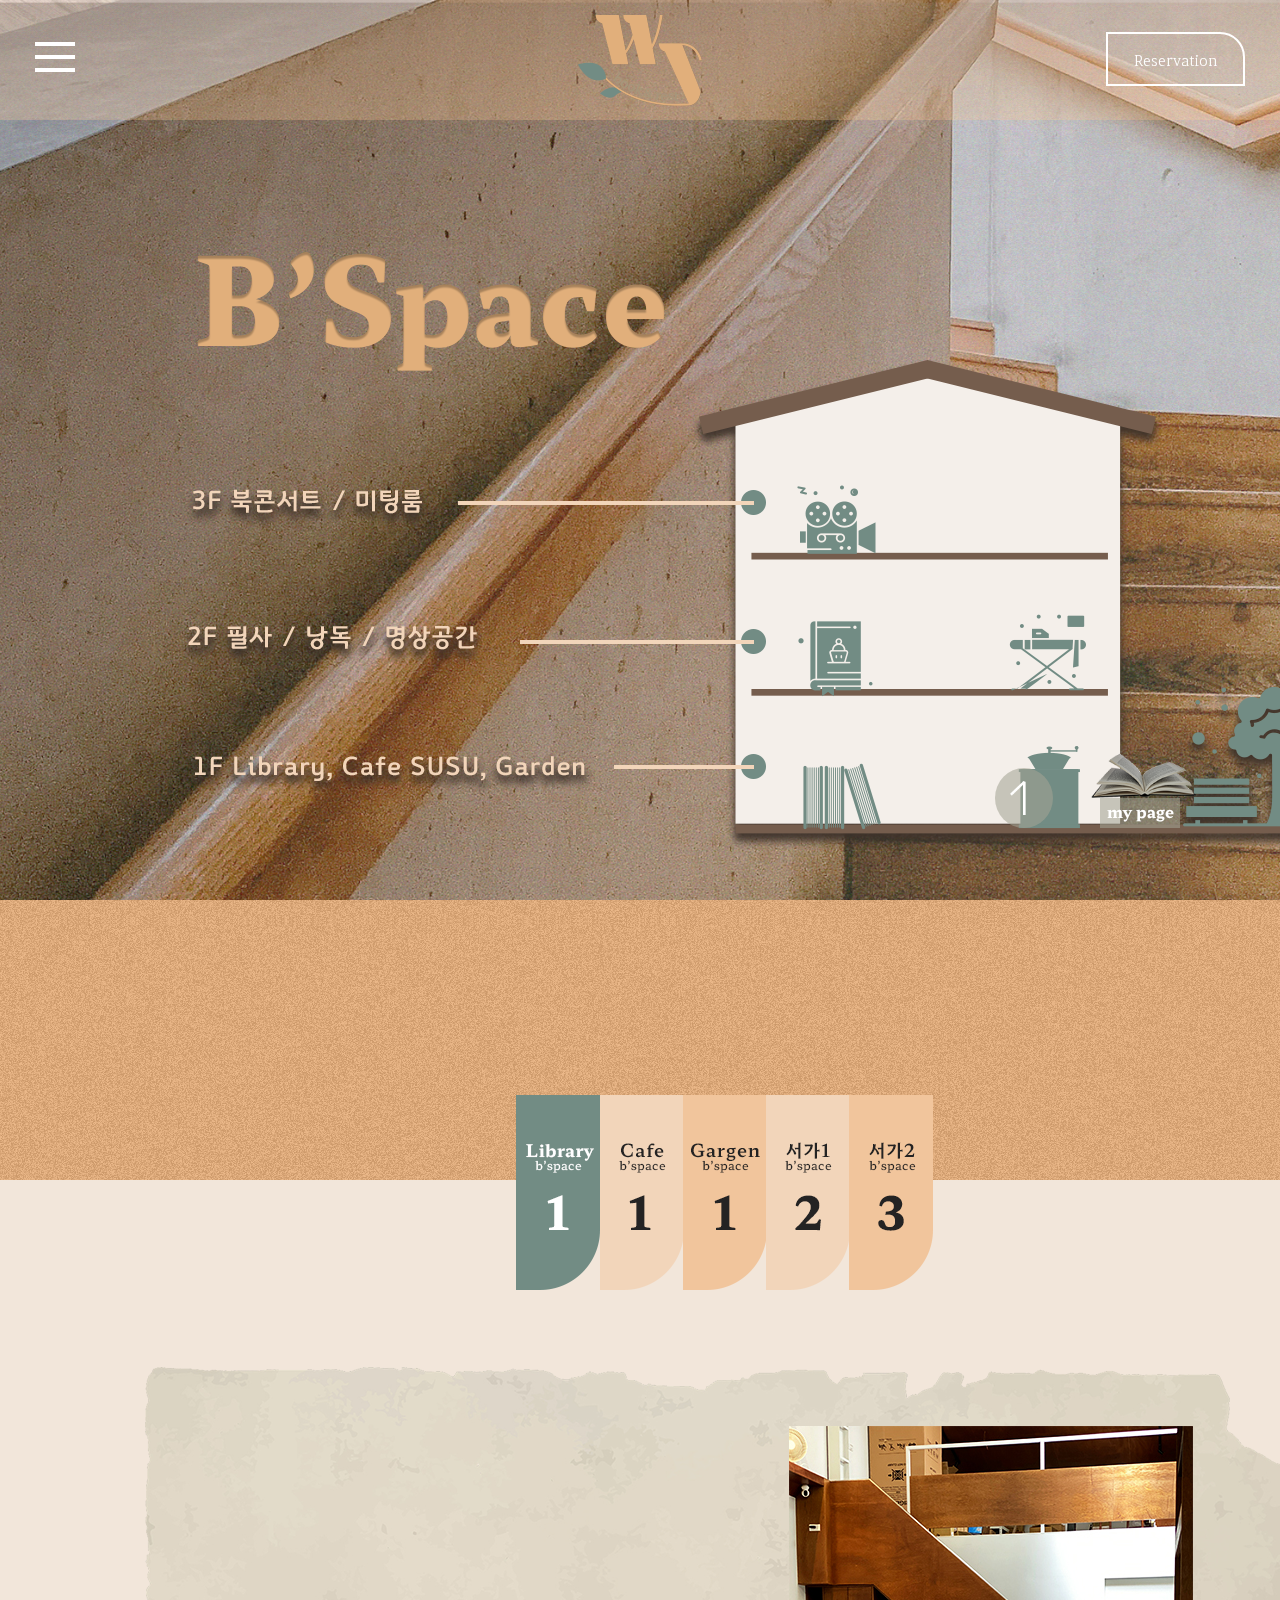
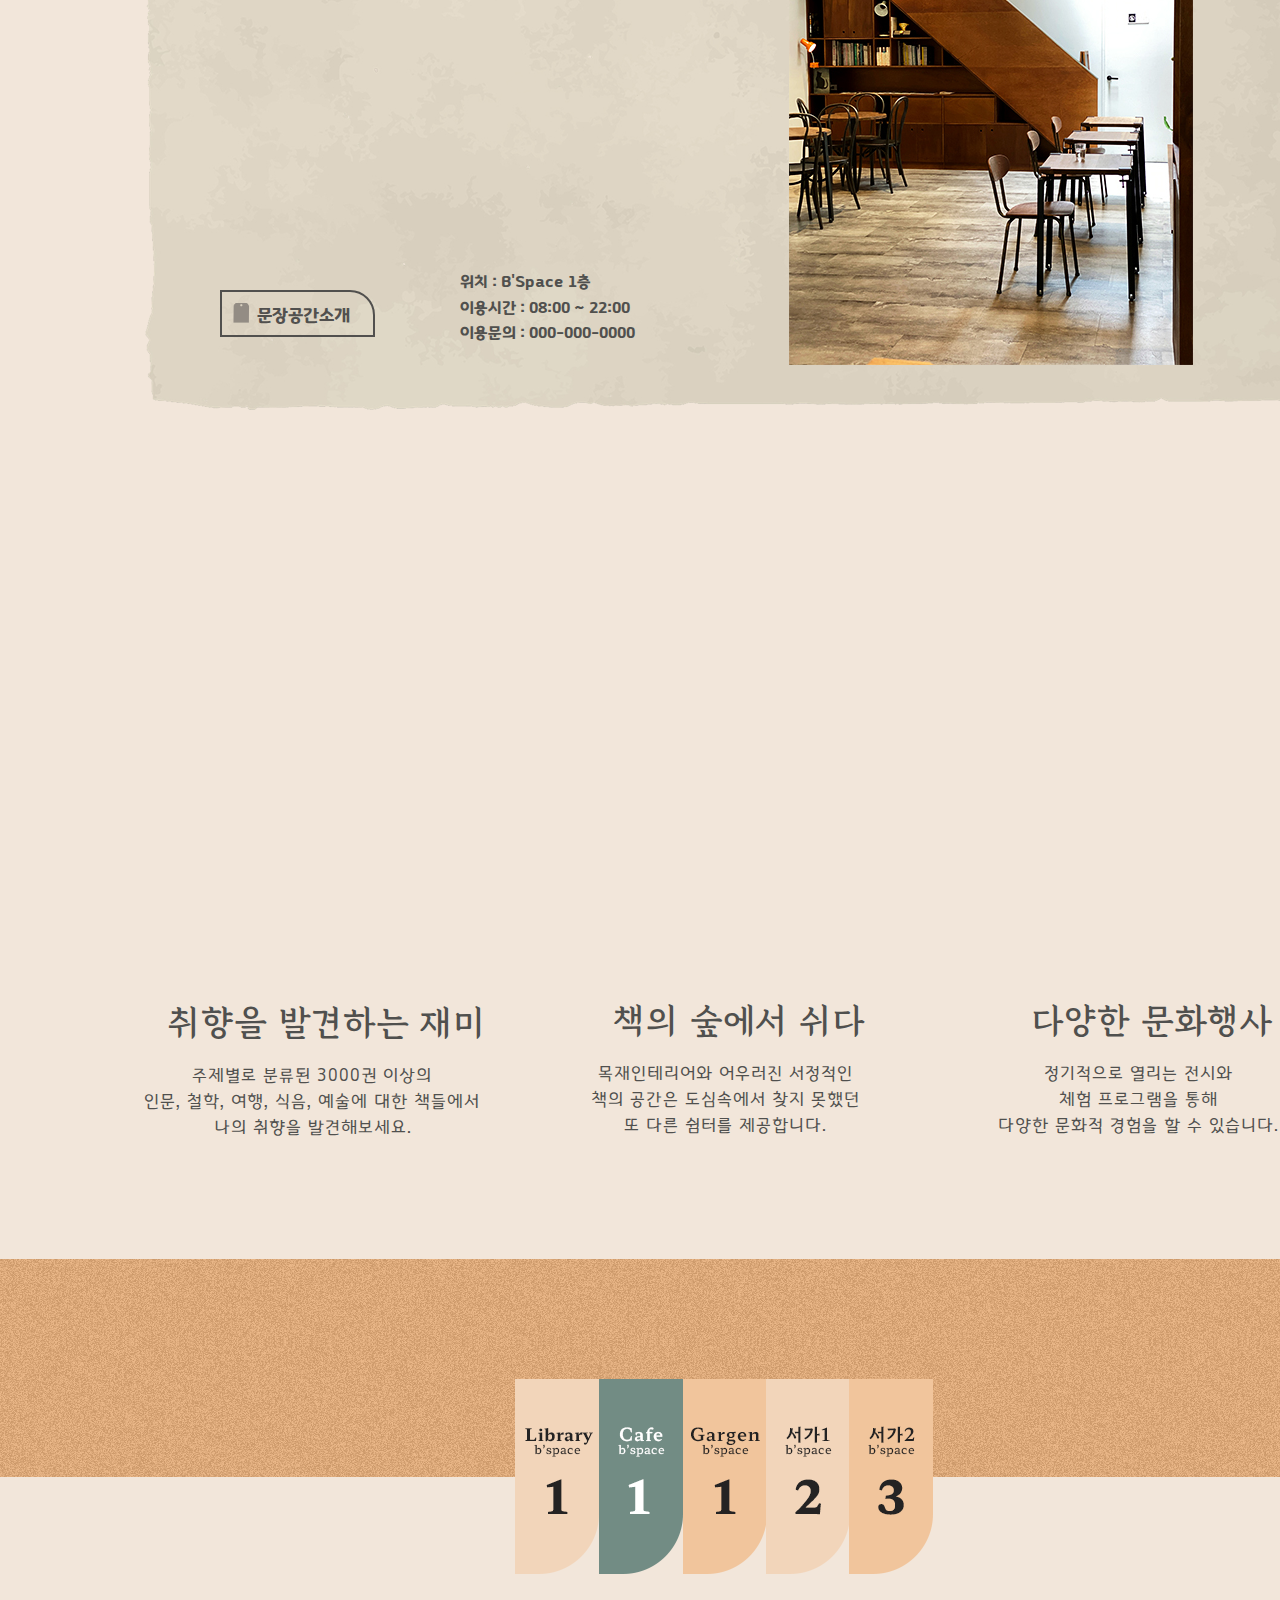
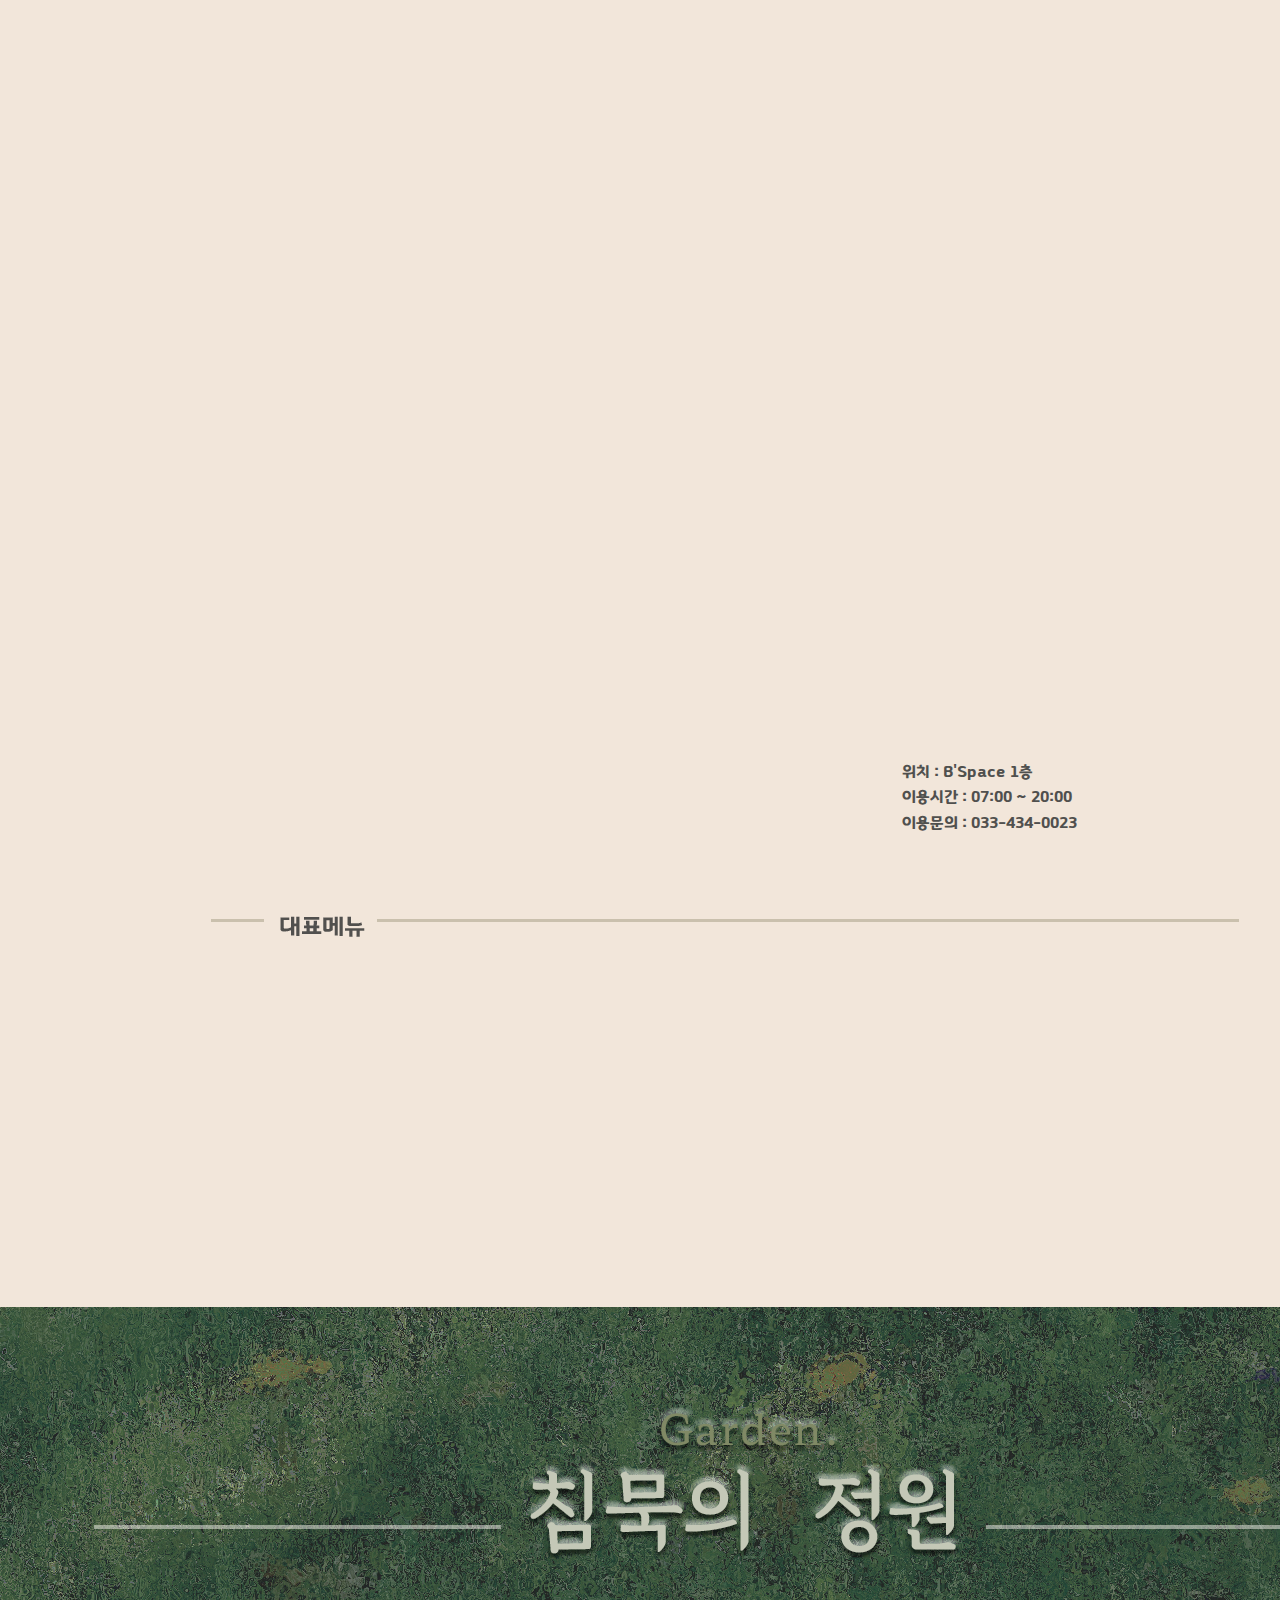
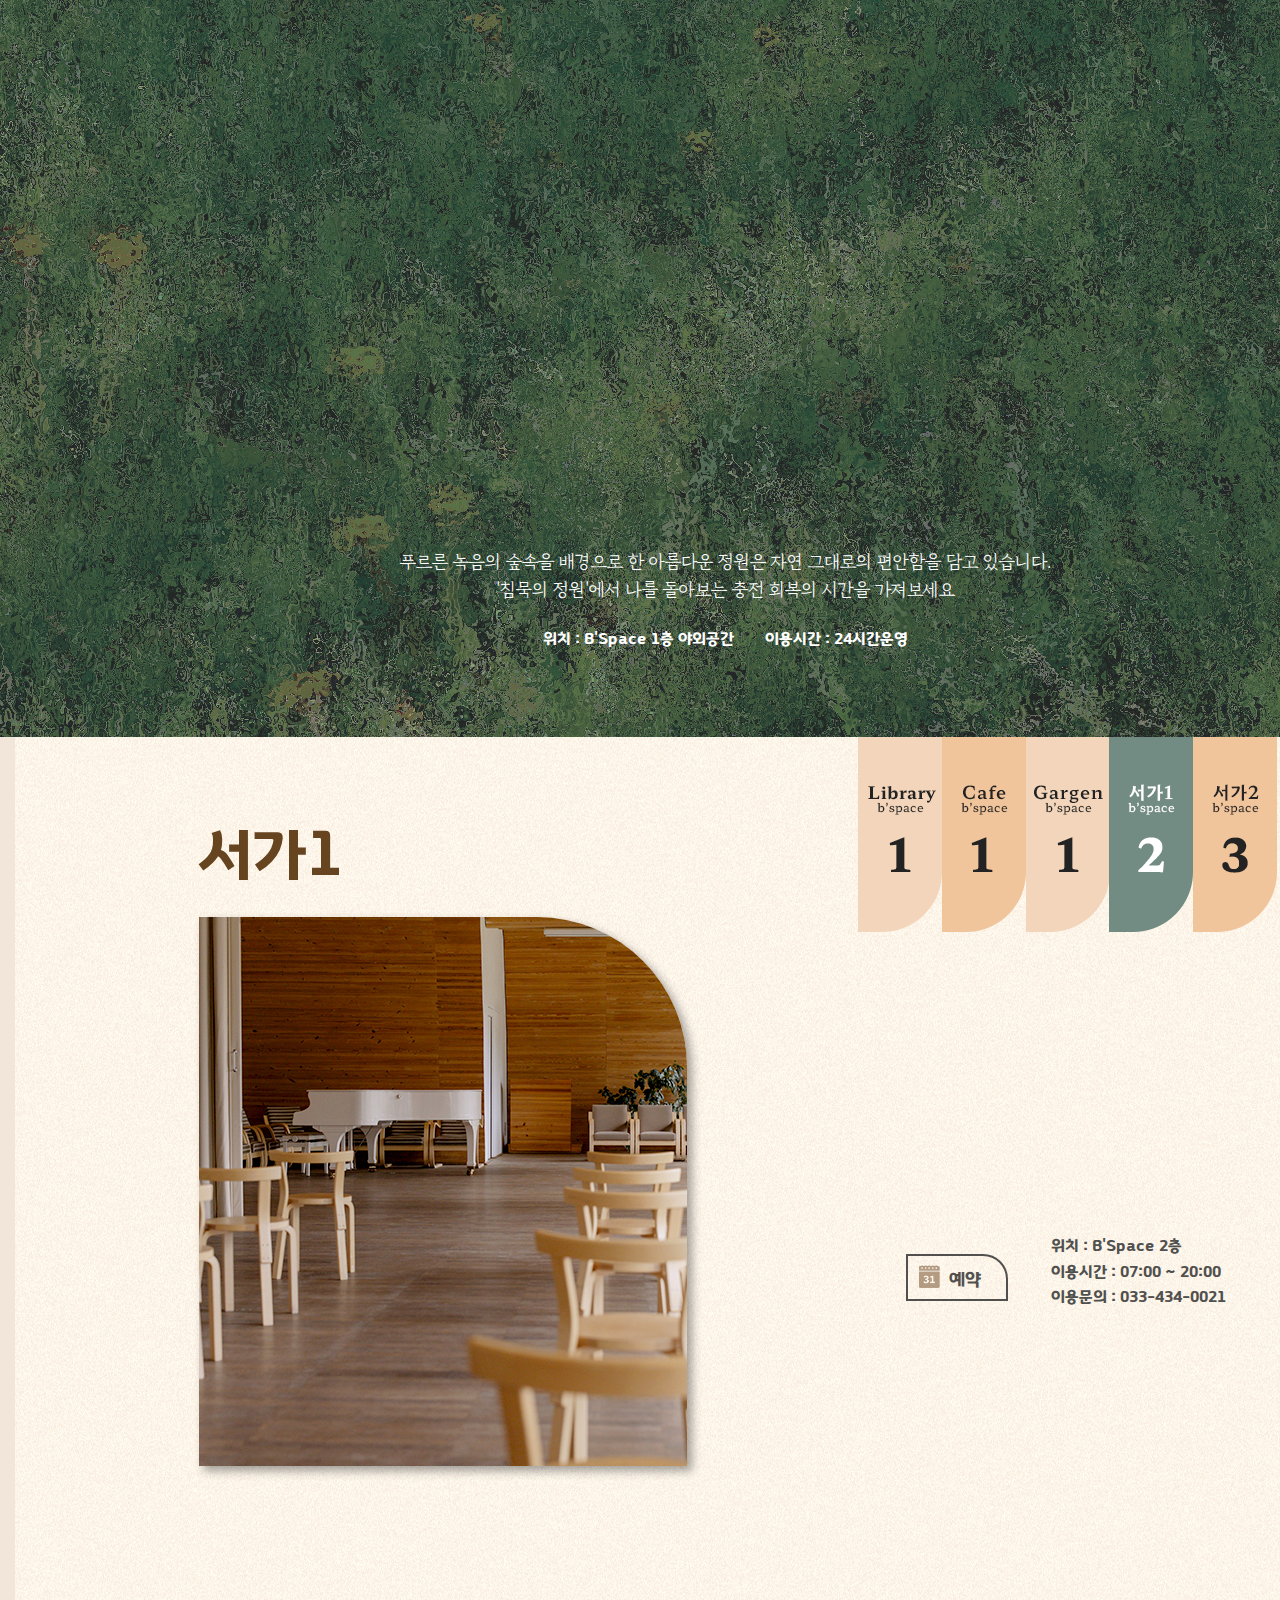
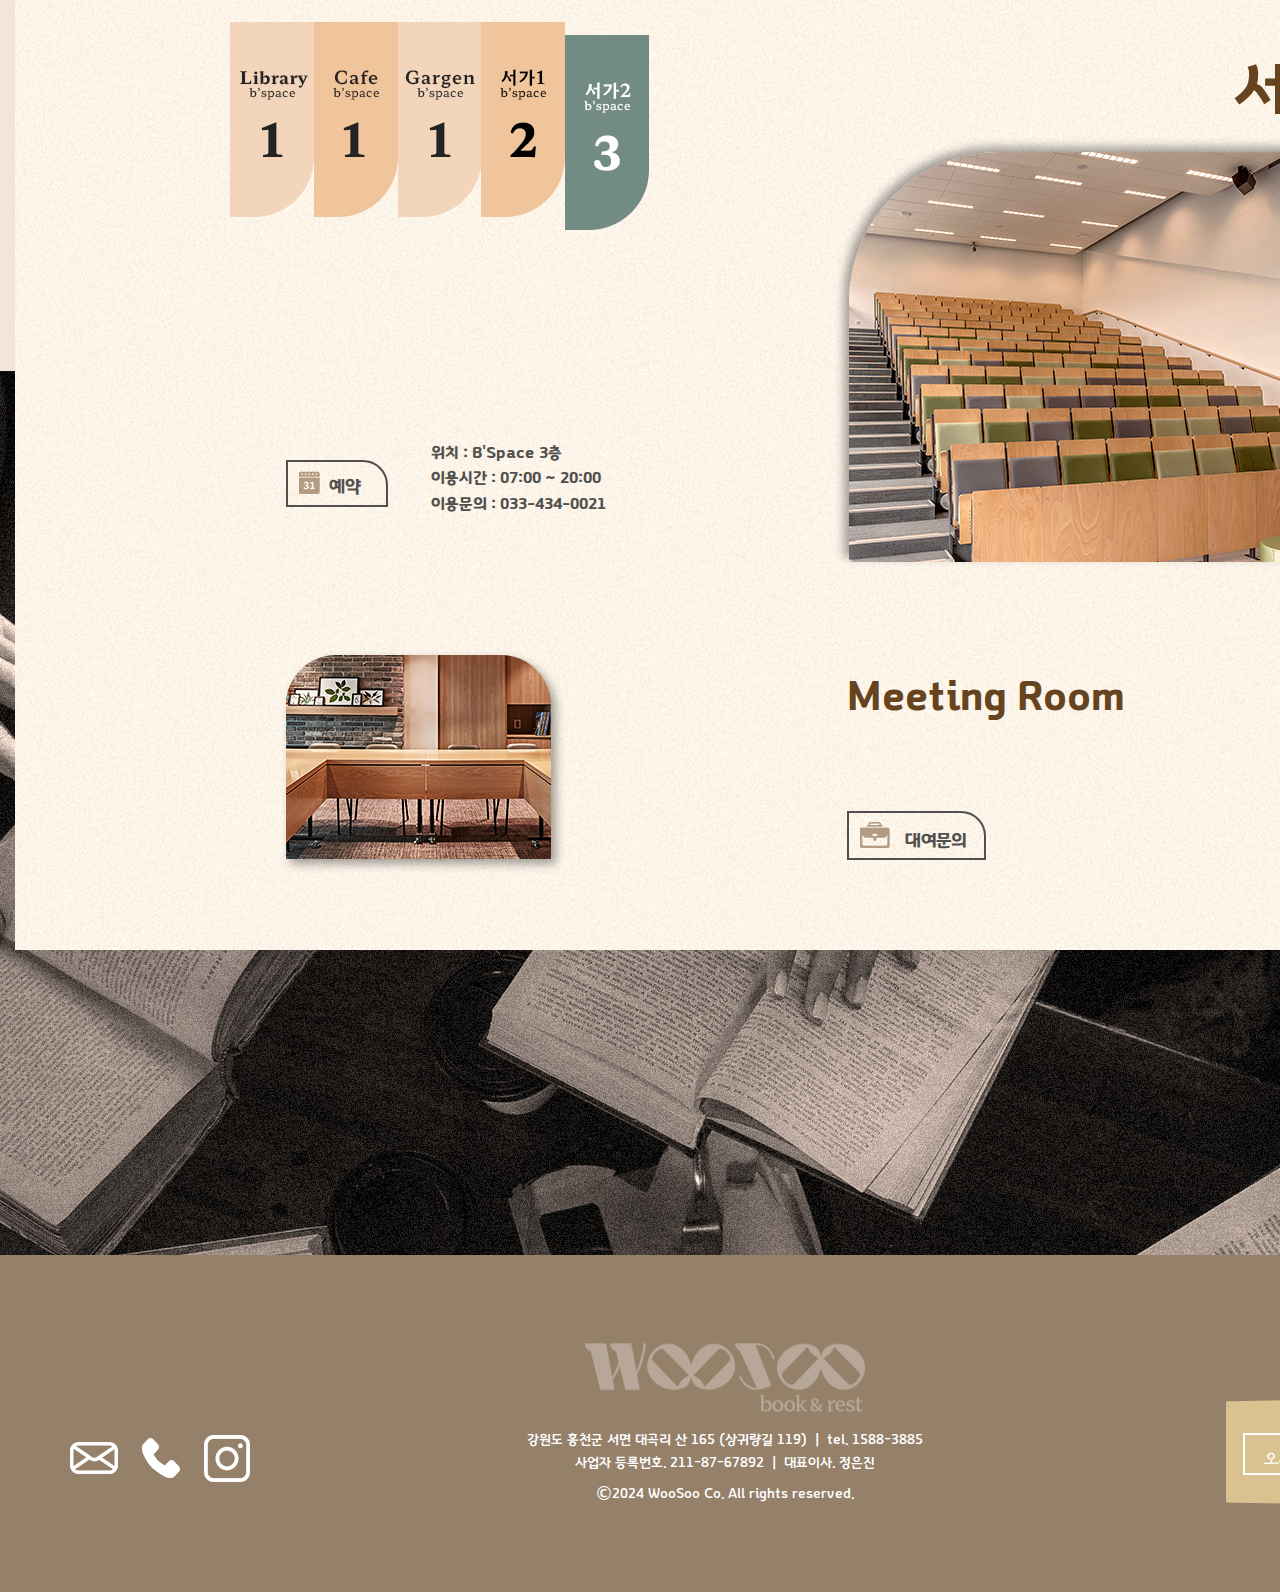
==== commit e170b0dc: "Add files via upload" ====
--- a/01_b_space.html
+++ b/01_b_space.html
@@ -72,7 +72,7 @@
             </ul>
         </div> <!--sidebar-->
         <div class="my_page"><a href="#none">Reservation</a></div><!--my_page-->
-        <div class="logo"><a href="./00_main.html"><img src="./img/header_logo.png" alt="로고 이미지"></a></div><!--logo-->
+        <div class="logo"><a href="./index.html"><img src="./img/header_logo.png" alt="로고 이미지"></a></div><!--logo-->
     </div><!--header_inner-->
 
     <div id="main">
@@ -338,7 +338,7 @@
                 <li><a href="#"><img src="./img/footer_icon_insta.png" alt="인스타크램 아이콘 이미지"></a></li>
             </ul>
             <ul class="adress">
-                <li><a href="./00_main.html"><img src="./img/footer_logo.jpg" alt="서브로고이미지"></a></li>
+                <li><a href="./index.html"><img src="./img/footer_logo.jpg" alt="서브로고이미지"></a></li>
                 <li>강원도 홍천군 서면 대곡리 산 165 (상귀량길 119) ｜ tel. 1588-3885</li>
                 <li>사업자 등록번호. 211-87-67892 ｜ 대표이사. 정은진 </li>
                 <li>©2024 WooSoo Co. All rights reserved.</li>
